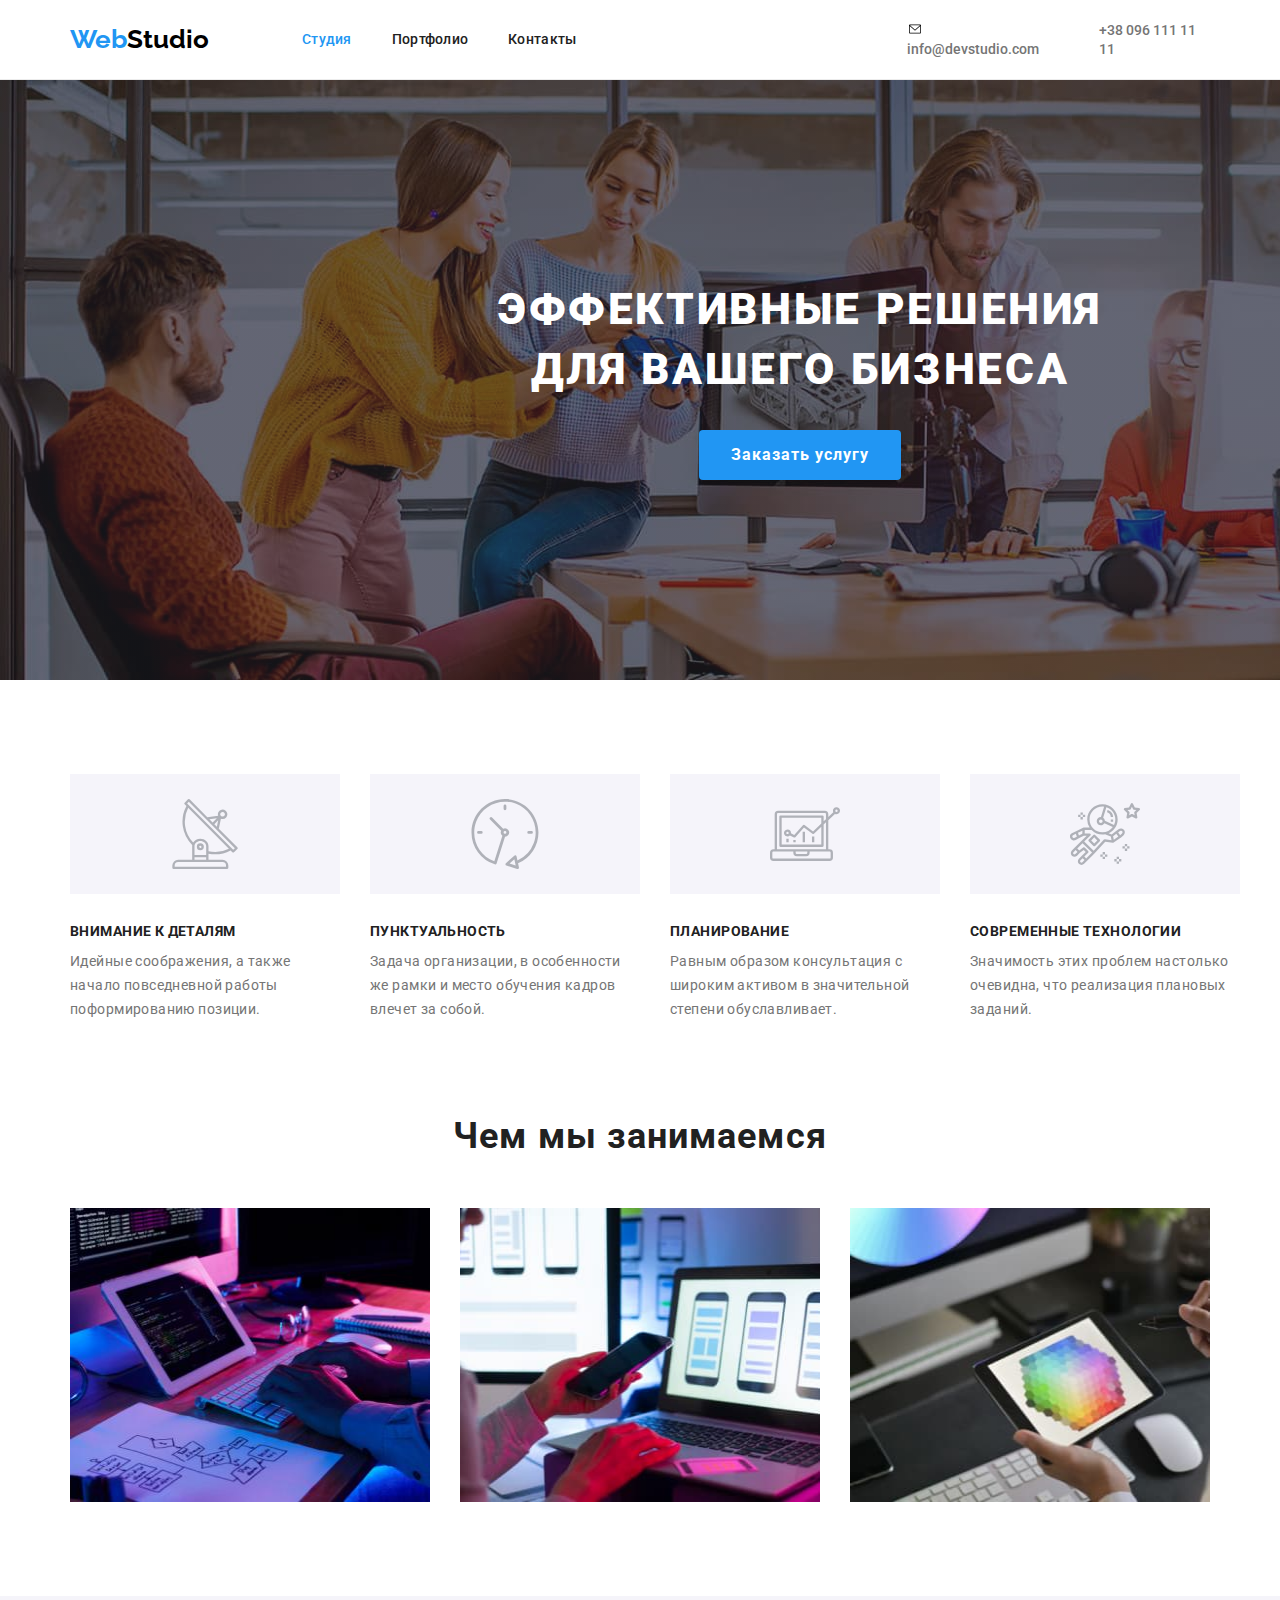
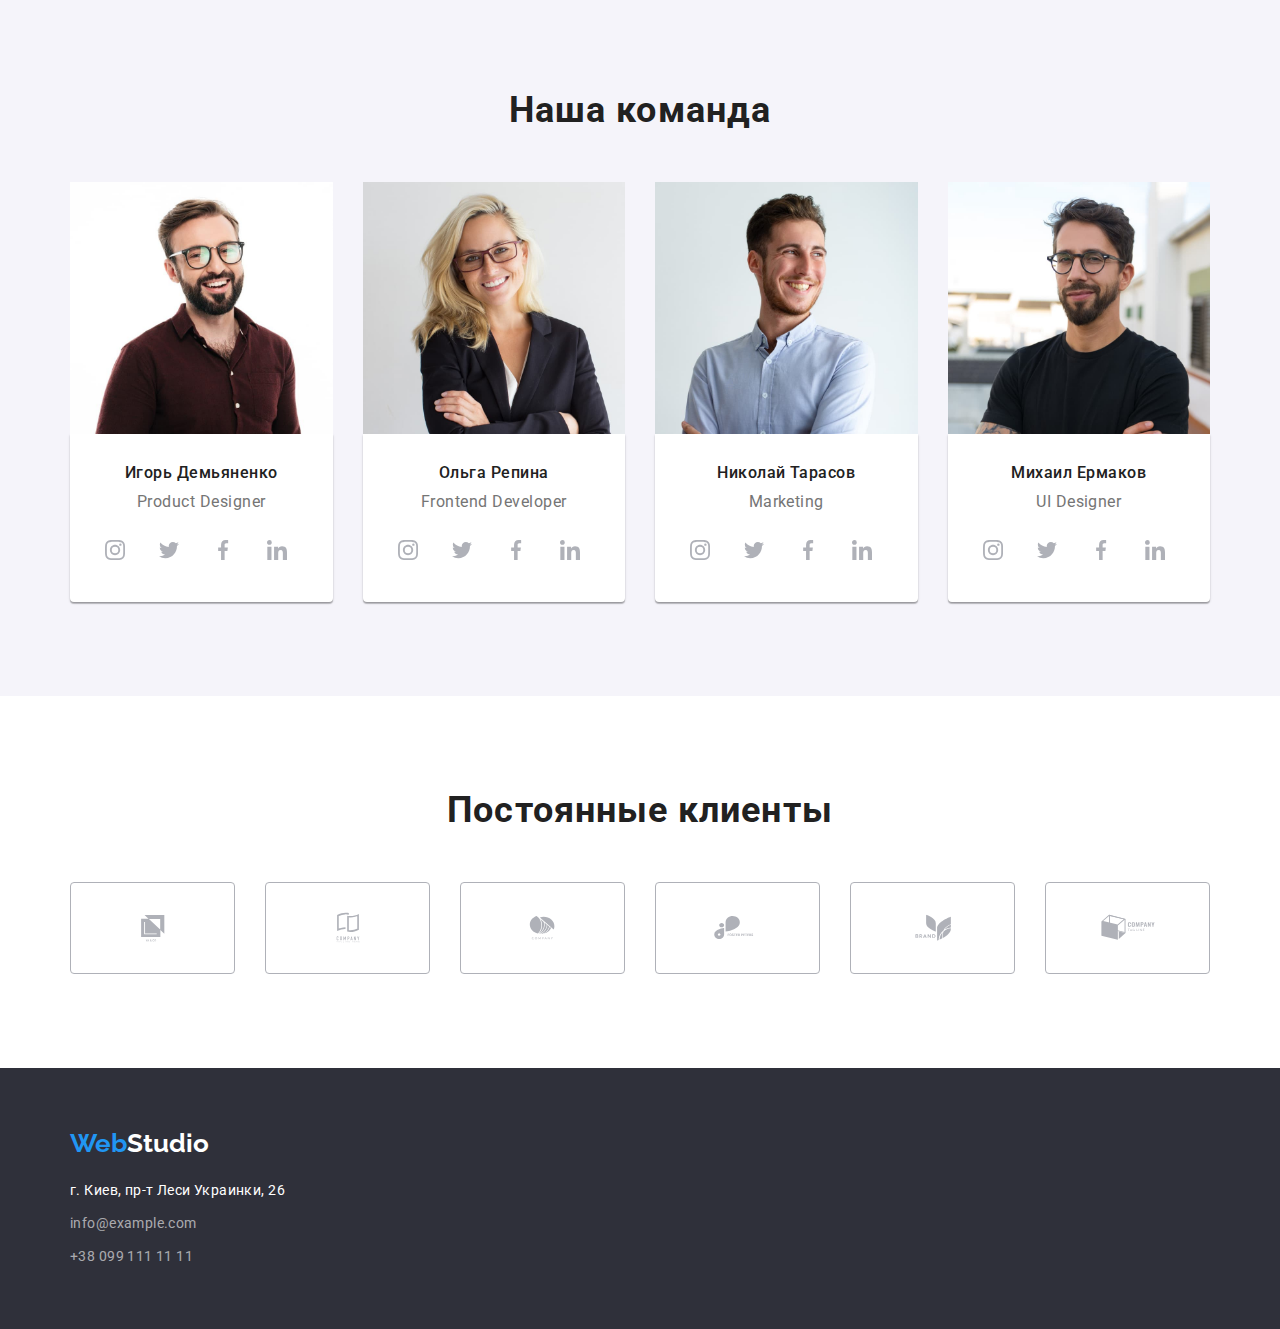
==== index.html @ 525e9148 "Home task #4" ====
<!DOCTYPE html>
<html lang="ru">

    <head>
        <meta charset="UTF-8" />
        <meta http-equiv="X-UA-Compatible" content="IE=edge" />
        <meta name="viewport" content="width=device-width, initial-scale=1.0" />
        <link href="https://fonts.googleapis.com/css2?family=Raleway:wght@700&family=Roboto:wght@400;500;700;900&display=swap" rel="stylesheet"/>
        <link rel="stylesheet" href="https://cdnjs.cloudflare.com/ajax/libs/modern-normalize/1.1.0/modern-normalize.min.css" />
        <link rel="stylesheet" href="./css/styles.css" />
        <title>WebStudio</title>
    </head>

    <body>
        <header>
            <div class="container header">
            <nav class="main-nav">
                <a href="/" class="logo link"> <span class="logo-blue">Web</span>Studio</a>
                <!-- Navigation to other pages -->
                <ul class="site-nav list">
                    <li class="item"><a href="" class="site-nav-link current link">Студия</a></li>
                    <li class="item"><a href="./portfolio.html" class="site-nav-link link">Портфолио</a></li>
                    <li class="item"><a href="" class="site-nav-link link">Контакты</a></li>
                </ul>
            </nav>
                <ul class="contacts list">
                <li class="item"><a href="mailto:info@devstudio.com" class="contacts-link link"><svg class="icon-contacts-envelope"><use href="./images/sprite.svg#icon-contacts-envelope"></use></svg>info@devstudio.com</a></li>
                <li class="item"><a href="tel:+380961111111" class="contacts-link link">+38 096 111 11 11</a></li>
            </ul>
            </div>
        </header>
        <main>
            <!------------------------------ Hero --------------------------------------->
            <section class="section hero">
                
                    <h1 class="hero-title">Эффективные решения <br>для вашего бизнеса</h1>
                    <button class="btn primary" type="button">Заказать услугу</button>
                
            </section>


            <!---------------------------- Our Features -------------------------------->
            <section class="section features-section">
                <div class="container">
                    <h2 class="visually-hidden">Почему выбирают нас</h2>
                    <ul class="features-list list">
                        <li class="item">
                            <div class="features-icon-container">
                                <svg class="social-icon" width="70" height="70">
                                    <use href="./images/sprite.svg#icon-features-details"></use>
                                </svg>
                            </div>
                            <h3 class="features-title">Внимание к деталям</h3>
                            <p class="text">Идейные соображения, а также начало повседневной работы поформированию позиции.</p>
                        </li>
                        <li class="item">
                            <div class="features-icon-container">
                                <svg class="social-icon" width="70" height="70">
                                    <use href="./images/sprite.svg#icon-feature-time"></use>
                                </svg>
                            </div>
                            <h3 class="features-title">Пунктуальность</h3>
                            <p class="text"> Задача организации, в особенности же рамки и место обучения кадров влечет за собой.</p>
                        </li>
                        <li class="item">
                            <div class="features-icon-container">
                                <svg class="social-icon" width="70" height="70">
                                    <use href="./images/sprite.svg#icon-feature-plan"></use>
                                </svg>
                            </div>
                            <h3 class="features-title">Планирование</h3>
                            <p class="text"> Равным образом консультация с широким активом в значительной степени обуславливает.</p>
                        </li>
                        <li class="item">
                            <div class="features-icon-container">
                                <svg class="social-icon" width="70" height="70">
                                    <use href="./images/sprite.svg#icon-feature-technology"></use>
                                </svg>
                            </div>
                            <h3 class="features-title">Современные технологии</h3>
                            <p class="text"> Значимость этих проблем настолько очевидна, что реализация плановых заданий.</p>
                        </li>
                    </ul>
                </div>
            </section>


            <!----------------------------- What we do --------------------------------->
            <section class="section">
                <div class="container">
                <h2 class="section-title">Чем мы занимаемся</h2>
                <ul class="products list">
                    <li class="item"><img src="./images/img-what-we-do-1.jpeg" alt="Программист пишет програмный продукт" width="370" height="294" />
                    </li>
                    <li class="item"><img src="./images/img-what-we-do-2.jpeg" alt="Дизайнер создает вайфреймы" width="370" height="294" />
                    </li>
                    <li class="item"><img src="./images/img-what-we-do-3.jpeg" alt="Дизайнер изучает цветовую гамму" width="370" height="294" />
                    </li>
                </ul>
                </div>
            </section>

            <!----------------------------- Our Team ----------------------------------->
            <section class="section team-section">
                <div class="container">
                <h2 class="section-title">Наша команда</h2>
                <ul class="team list">
                    <li class="item">
                        <img src="./images/img-our-team-1.jpeg" alt="Дизайнер продукта" width="270" />
                        <div class="team-border">
                        <h3 class="team-title">Игорь Демьяненко</h3>
                        <p class="team-text" lang="en">Product Designer</p>
                        <ul class="team-social list social-list">
                            <li class="social-item">
                                <a href="" class="social-link">
                                    <svg class="social-icon" width="20" height="20">
                                        <use href="./images/sprite.svg#icon-team-instagram"></use>
                                    </svg>
                                </a>
                            </li>
                            <li class="social-item">
                                <a href="" class="social-link">
                                    <svg class="social-icon" width="20" height="20">
                                        <use href="./images/sprite.svg#icon-team-twitter"></use>
                                    </svg>
                                </a>
                            </li>
                            <li class="social-item">
                                <a href="" class="social-link">
                                    <svg class="social-icon" width="20" height="20">
                                        <use href="./images/sprite.svg#icon-team-facebook"></use>
                                    </svg>
                                </a>
                            </li>
                            <li class="social-item">
                                <a href="" class="social-link">
                                    <svg class="social-icon" width="20" height="20">
                                        <use href="./images/sprite.svg#icon-team-linkedin"></use>
                                    </svg>
                                </a>
                            </li>
                        </ul>
                        </div>
                    </li>
                    <li class="item">
                        <img src="./images/img-our-team-2.jpeg" alt="Программист" width="270" />
                        <div class="team-border">
                        <h3 class="team-title">Ольга Репина</h3>
                        <p class="team-text" lang="en">Frontend Developer</p>
                        <ul class="team-social list social-list">
                            <li class="social-item">
                                <a href="" class="social-link">
                                    <svg class="social-icon" width="20" height="20">
                                        <use href="./images/sprite.svg#icon-team-instagram"></use>
                                    </svg>
                                </a>
                            </li>
                            <li class="social-item">
                                <a href="" class="social-link">
                                    <svg class="social-icon" width="20" height="20">
                                        <use href="./images/sprite.svg#icon-team-twitter"></use>
                                    </svg>
                                </a>
                            </li>
                            <li class="social-item">
                                <a href="" class="social-link">
                                    <svg class="social-icon" width="20" height="20">
                                        <use href="./images/sprite.svg#icon-team-facebook"></use>
                                    </svg>
                                </a>
                            </li>
                            <li class="social-item">
                                <a href="" class="social-link">
                                    <svg class="social-icon" width="20" height="20">
                                        <use href="./images/sprite.svg#icon-team-linkedin"></use>
                                    </svg>
                                </a>
                            </li>
                        </ul>
                    </div>
                    </li>
                    <li class="item">
                        <img src="./images/img-our-team-3.jpeg" alt="Маркитолог" width="270" />
                        <div class="team-border">
                        <h3 class="team-title">Николай Тарасов</h3>
                        <p class="team-text" lang="en">Marketing</p>
                        <ul class="team-social list social-list">
                            <li class="social-item">
                                <a href="" class="social-link">
                                    <svg class="social-icon" width="20" height="20">
                                        <use href="./images/sprite.svg#icon-team-instagram"></use>
                                    </svg>
                                </a>
                            </li>
                            <li class="social-item">
                                <a href="" class="social-link">
                                    <svg class="social-icon" width="20" height="20">
                                        <use href="./images/sprite.svg#icon-team-twitter"></use>
                                    </svg>
                                </a>
                            </li>
                            <li class="social-item">
                                <a href="" class="social-link">
                                    <svg class="social-icon" width="20" height="20">
                                        <use href="./images/sprite.svg#icon-team-facebook"></use>
                                    </svg>
                                </a>
                            </li>
                            <li class="social-item">
                                <a href="" class="social-link">
                                    <svg class="social-icon" width="20" height="20">
                                        <use href="./images/sprite.svg#icon-team-linkedin"></use>
                                    </svg>
                                </a>
                            </li>
                        </ul>
                        </div>
                    </li>
                    <li class="item">
                        <img src="./images/img-our-team-4.jpeg" alt="Дизайнер" width="270" />
                        <div class="team-border">
                        <h3 class="team-title">Михаил Ермаков</h3>
                        <p class="team-text" lang="en">UI Designer</p>
                        <ul class="team-social list social-list">
                            <li class="social-item">
                                <a href="" class="social-link">
                                    <svg class="social-icon" width="20" height="20">
                                        <use href="./images/sprite.svg#icon-team-instagram"></use>
                                    </svg>
                                </a>
                            </li>
                            <li class="social-item">
                                <a href="" class="social-link">
                                    <svg class="social-icon" width="20" height="20">
                                        <use href="./images/sprite.svg#icon-team-twitter"></use>
                                    </svg>
                                </a>
                            </li>
                            <li class="social-item">
                                <a href="" class="social-link">
                                    <svg class="social-icon" width="20" height="20">
                                        <use href="./images/sprite.svg#icon-team-facebook"></use>
                                    </svg>
                                </a>
                            </li>
                            <li class="social-item">
                                <a href="" class="social-link"> 
                                    <svg class="social-icon" width="20" height="20">
                                        <use href="./images/sprite.svg#icon-team-linkedin"></use>
                                    </svg>
                                </a>
                            </li>
                        </ul>
                        </div>
                    </li>
                </ul>
                </div>
            </section>
            <!----------------------------- Our Clients ----------------------------------->
            <section class="section clients-section">
                <div class="container">
                    <h2 class="section-title">Постоянные клиенты</h2>
                    <ul class="clients list">
                        <li class="items">
                            <a href="" class="clients-link">
                            <svg class="clients-icon" width="106" height="60">
                                <use href="./images/sprite.svg#icon-customer-logo-1"></use>
                            </svg>
                        </a>
                        </li>
                        <li class="items">
                            <a href="" class="clients-link">
                                <svg class="clients-icon" width="106" height="60">
                                    <use href="./images/sprite.svg#icon-customer-logo-2"></use>
                                </svg>
                            </a>

                        </li>
                        <li class="items">
                            <a href="" class="clients-link">
                            <svg class="clients-icon" width="106" height="60">
                                <use href="./images/sprite.svg#icon-customer-logo-3"></use>
                            </svg>
                        </a>

                        </li>
                        <li class="items">
                            <a href="" class="clients-link">
                            <svg class="clients-icon" width="106" height="60">
                                <use href="./images/sprite.svg#icon-customer-logo-4"></use>
                            </svg>
                        </a>

                        </li>
                        <li class="items">
                            <a href="" class="clients-link">
                            <svg class="clients-icon" width="106" height="60">
                                <use href="./images/sprite.svg#icon-customer-logo-5"></use>
                            </svg>
                        </a>

                        </li>
                        <li class="items">
                            <a href="" class="clients-link">
                            <svg class="clients-icon" width="106" height="60">
                                <use href="./images/sprite.svg#icon-customer-logo-6"></use>
                            </svg>
                        </a>

                        </li>
                    </ul>
                </div>
            </section>
        </main>
            <!--                    Footer                        -->
        <footer>
            <div class="container">
                    <a href="/" class="logo link"><span class="logo-blue">Web</span>Studio</a>
                <address>
                    <ul class="address list">
                        <li class="item"><a class="footer-contacts map link" href="https://goo.gl/maps/9mpPfmxmQBcLzHdZ9">г. Киев, пр-т Леси Украинки, 26</a>
                        </li>
                        <li class="item"><a class="footer-contacts link" href="info@example.com">info@example.com</a>
                        </li>
                        <li class="item"><a class="footer-contacts link" href="tel:+380991111111">+38 099 111 11 11</a>
                        </li>
                    </ul>
                </address>
            </div>
        </footer>
    </body>
</html>
---- css/styles.css ----
:root {
/*  variables letter-spacing: 0.06em; letter-spacing: 0.02em;*/
    --main-color: #212121;
    --secondary-color: #757575;
    --accent-color: #2196f3;
    --btn-color: #F5F4FA;
    --bg-color: #2F303A;
    --bg-decoration: #AFB1B8;
}

body {
    margin: 0;
    font-family: "Roboto", "Arial", sans-serif;
    color: var(--main-color);
    font-style: normal;
    font-weight: 400;

}

h1,h2,h3,p,ul {
    margin: 0;
    padding: 0;
}

img {
    display: block;
    max-width: 100%;
}

.link {
  text-decoration: none; /* Отменяем подчеркивание у ссылки */
}

.list {
    list-style: none; /* Отменяем точки у списка */
    padding: 0;
    margin: 0;
}

.visually-hidden {
    position: absolute;
    white-space: nowrap;
    width: 1px;
    height: 1px;
    overflow: hidden;
    border: 0;
    padding: 0;
    clip: rect(0 0 0 0);
    clip-path: inset(50%);
    margin: -1px;
}

.container {
    margin-left: auto;
    margin-right: auto;
    padding-right: 15px;
    padding-left: 15px;
    width: 1170px;
}

.section {
    padding-top: 94px;
    padding-bottom: 94px;
}
 /* --------------------------------------------------  Header  -------------------------------- */
header {
    border-bottom: 1px solid #ECECEC;
}
.logo {
    margin-right: 93px;
    font-family: "Raleway","Arial", sans-serif;
    font-weight: 700;
    font-size: 26px;
    line-height: 1.2;
    color:#000000;
}
.logo-blue {
    color: var(--accent-color);
}

/* Site navigation */
.header {
    display: flex;
    align-items: center;
}
.main-nav {
    display: flex;
    align-items: center;
}
.site-nav {
    display: flex;
}

.site-nav .item:not(:last-child) {
    margin-right: 40px;
}
.site-nav-link {
    display: block;
    padding-top: 32px;
    padding-bottom: 32px;
    
    color: var(--main-color);
    font-weight: 500;
    font-size: 14px;
    line-height: 1.1;
    letter-spacing: 0.02em;
}
.site-nav .item:last-child {
    margin-right: 331px;
}
.current{
    color: var(--accent-color)
}
.site-nav-link:hover,
.site-nav-link:focus {
    color: var(--accent-color);
}

/* Contacts */
.contacts {
    display: flex;
}
.contacts .item + .item {
    margin-left: 50px;
}
.contacts-link {
    font-weight: 500;
    font-size: 14px;
    line-height: 1.1;
    color: var(--secondary-color);
}
.contacts-link:hover,
.contacts-link:focus {
    color: var(--accent-color);
}
.icon-contacts-envelope {
    width: 16px;
    height: 12px;
}

/* --------------------------------------------- Hero -----------------------------------------*/
.hero {
    padding-top: 200px;
    padding-bottom: 200px;
    min-width: 1600px;
    height: 600px;
    margin-left: auto;
    margin-right: auto;
    background-image: linear-gradient(to right, rgba(47, 48, 58, 0.4),rgba(47, 48, 58, 0.4)),url(../images/img-hero.jpeg);
    background-size: cover;
    background-repeat: no-repeat;

    background-color: var(--bg-color);

    text-align: center;

}

.hero-title {
    margin-bottom: 30px;

    font-weight: 900;
    font-size: 44px;
    line-height: 1.36;
    text-align: center;
    letter-spacing: 0.06em;
    text-transform: uppercase;

    color: #FFFFFF;
}


/* ---------------------------------------------- Features -------------------------------------*/
.features-section {
    padding-bottom:0;
}
.features-list {
    display: flex;
}
.features-list .item {
    width: 270px;
}
.features-icon-container {
    display: flex;
    justify-content: center;
    align-items: center;
    margin-right: 30px;

    width: 270px;
    height: 120px;
    margin-bottom: 30px;
    background-color: var(--btn-color);
}


.features-list .item:not(:last-child){
    margin-right: 30px;
}


.features-title {
    margin-bottom: 10px;

    font-weight: 700;
    font-size: 14px;
    line-height: 1.14;
    letter-spacing: 0.03em;
    text-transform: uppercase;
    text-align: left;
}

.text {
    font-size: 14px;
    line-height: 1.71;
    letter-spacing: 0.03em;
    text-align: left;
    color: var(--secondary-color);
}

/* ----------------------------------------------- What we do section ------------------------ */
.products {
    display: flex;
}
.products .item {
    width: 370px;
}
.products .item:not(:last-child){
    margin-right: 30px;
}
.section-title {
    margin-bottom: 50px;

    font-weight: 700;
    font-size: 36px;
    line-height: 1.16;
    text-align: center;
    letter-spacing: 0.03em;
}


/* ------------------------------------------------ Team section ---------------------------------------*/

.team-section {
    background: #F5F4FA;
}
.team {
    display: flex;
}
.team .item {
    width: 270px;
}
.team .item:not(:last-child){
    margin-right: 30px;
}
.team-title {
    margin-bottom: 10px;
    font-weight: 500;
    font-size: 16px;
    line-height: 1.18;
    text-align: center;
    letter-spacing: 0.03em;

color: #212121;
}
.team-text{
    font-size: 16px;
    line-height: 1.18;
    text-align: center;
    letter-spacing: 0.03em;
    font-weight: 400;

    margin-bottom: 16px;

    color: var(--secondary-color)
}
.team-border {
    padding-top: 30px;
    padding-bottom: 30px;
    background: #FFFFFF;

    box-shadow: 0px 1px 3px rgba(0, 0, 0, 0.12), 0px 1px 1px rgba(0, 0, 0, 0.14), 0px 2px 1px rgba(0, 0, 0, 0.2);
    border-radius: 0px 0px 4px 4px;
}

.social-list {
    display:flex;
    justify-content: center;
}
.social-item {
    width: 44px;
    height: 44px;
    margin-right: 10px;
}
.social-item:last-child {
    marnig-right: 0;
}

.social-link {
    display:flex;
    align-items:center;
    justify-content: center;
    width:100%;
    height:100%;
}
.social-icon {
    fill: var(--bg-decoration);
}

.social-link:hover, .social-link:focus {
    background-color: var(--accent-color);
    border-radius: 50%;
}
.social-link:hover .social-icon,
.social-link:focus .social-icon {
    fill: #FFFFFF;
}


/*----------------------- Buttons----------------------------- */
.btn {
    display: inline-block;
    color: #FFFFFF;
    background-color: var(--accent-color);
    font-family: "Roboto", "Arial", sans-serif;
    font-weight: 700;
    font-size: 16px;
    line-height: 1.87;
    letter-spacing: 0.06em;
    cursor: pointer;
    border-radius: 4px;
    text-decoration: none;
    border: none;
    text-align: center;

}
.primary {
    min-width: 200px;
    padding: 10px 32px;


    box-shadow: 0px 4px 4px rgba(0, 0, 0, 0.15);
}

.filter{
    color: var(--main-color);

    background-color: var(--btn-color);
    padding: 6px 22px;
    min-width: 73px;
    font-weight: 500;
    font-size: 16px;
    line-height: 1.62;
    letter-spacing: 0.03em;
}

.btn:hover, .btn:focus {
    color: #FFFFFF ;
    background-color:var(--accent-color);
}
.filter:hover, filter:focus {
    box-shadow: 0px 3px 1px rgba(0, 0, 0, 0.1), 0px 1px 2px rgba(0, 0, 0, 0.08), 0px 2px 2px rgba(0, 0, 0, 0.12);
}

/* -----------------------------------------  Portfolio section--------------------------------- */
.filters {
    display: flex;
    justify-content: center;
    margin-bottom: 50px;
}
.filters .item{
    margin-right: 8px;
}
.filters .item:last-child {
    margin-right: 0;
}

.portfolio {
display: flex;
flex-wrap: wrap;
}
.portfolio-item {
    width: calc((100% - 60px) / 3);
    margin-right: 30px;
    margin-bottom: 30px;
}
.portfolio-item:nth-child(3n){
    margin-right: 0;
}
.portfolio-item:nth-last-child(-n + 3) {
    margin-bottom: 0;
}
.portfolio-item .item-title {
    margin-bottom: 4px;
    }

.item-title {
    font-weight: 700;
    font-size: 18px;
    line-height: 2;
    letter-spacing: 0.06em;
}
.item-text {
    font-size: 16px;
    line-height: 1.8;
    letter-spacing: 0.03em;
    color: var(--secondary-color);
}
.border {
    border-left: 1px solid #EEEEEE;
    border-right: 1px solid #EEEEEE;
    border-bottom: 1px solid #EEEEEE;
    padding: 20px 24px;
}
/* ----------------------------------------------- Our Clients -------------------------------------- */
.clients {
    display:flex;
    justify-content: center;
    align-items: center;

}

.clients .items {
    height: 92px;
    width: 170px;

    border: 1px solid var(--bg-decoration);
    border-radius: 4px;
}

.clients-link {
    display:flex;
    align-items:center;
    justify-content: center;
    
    width:100%;
    height:100%;
}
.clients-icon {
    fill: var(--bg-decoration);
}
.clients .items:not(:last-child) {
    margin-right: 30px;
}
.clients .items:hover, .clients .items:focus {
    border-color: var(--accent-color);
}
.clients .items:hover .clients-icon
.clients .items:focus .clients-icon {
    fill: var(--accent-color);
}

/* -----------------------------------------------  Footer -------------------------------------- */
footer {
    padding-top: 60px;
    padding-bottom: 60px;

    background-color: var(--bg-color);
}
.footer-contacts{
    display: block;

    font-style: normal;
    font-size: 14px;
    line-height: 1.71;
    letter-spacing: 0.03em;
    color: rgba(255, 255, 255, 0.6);
    }

.address .item:not(:last-child) {
    margin-bottom: 9px;
}

.map {
    color: #ffffff;
}

.footer-contacts:hover,
.footer-contacts:focus{
    color: var(--accent-color);
}

footer .logo{
    color: #ffffff;
    display: block;
    margin-bottom: 20px;
}
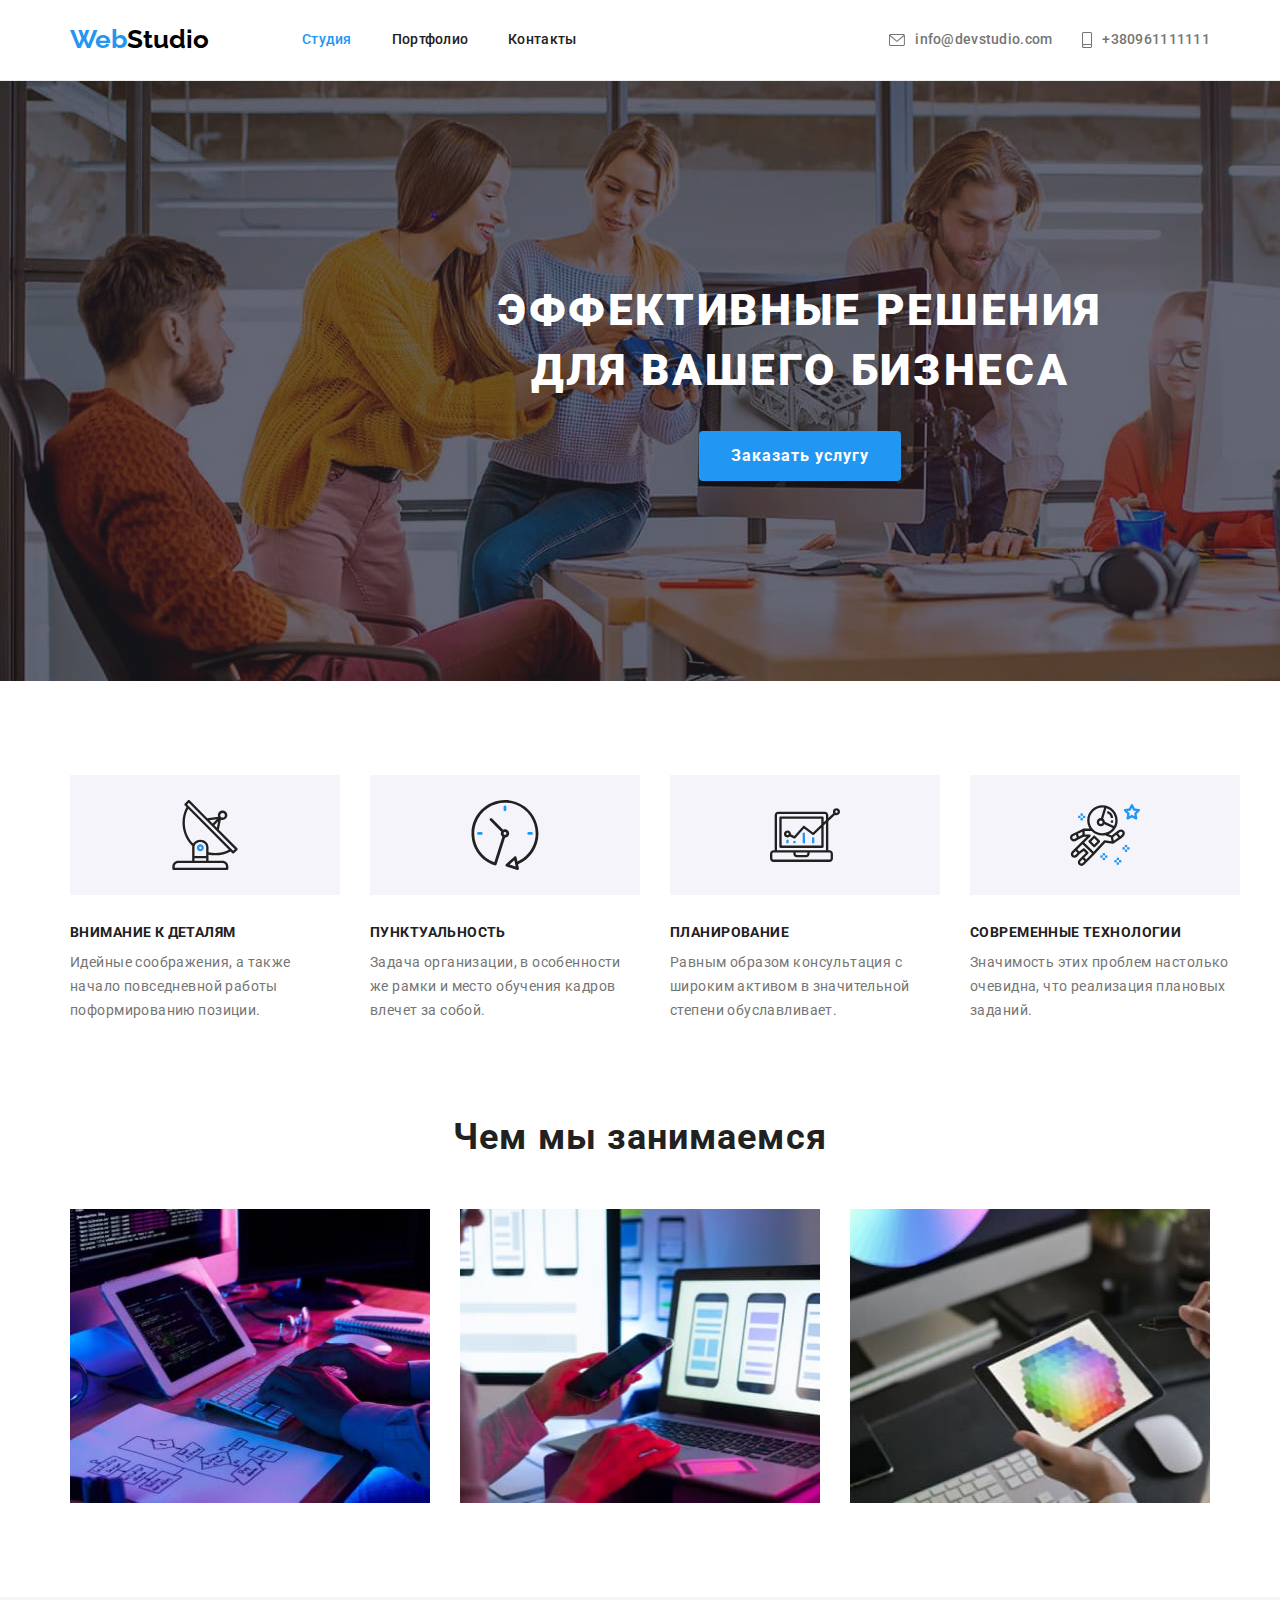
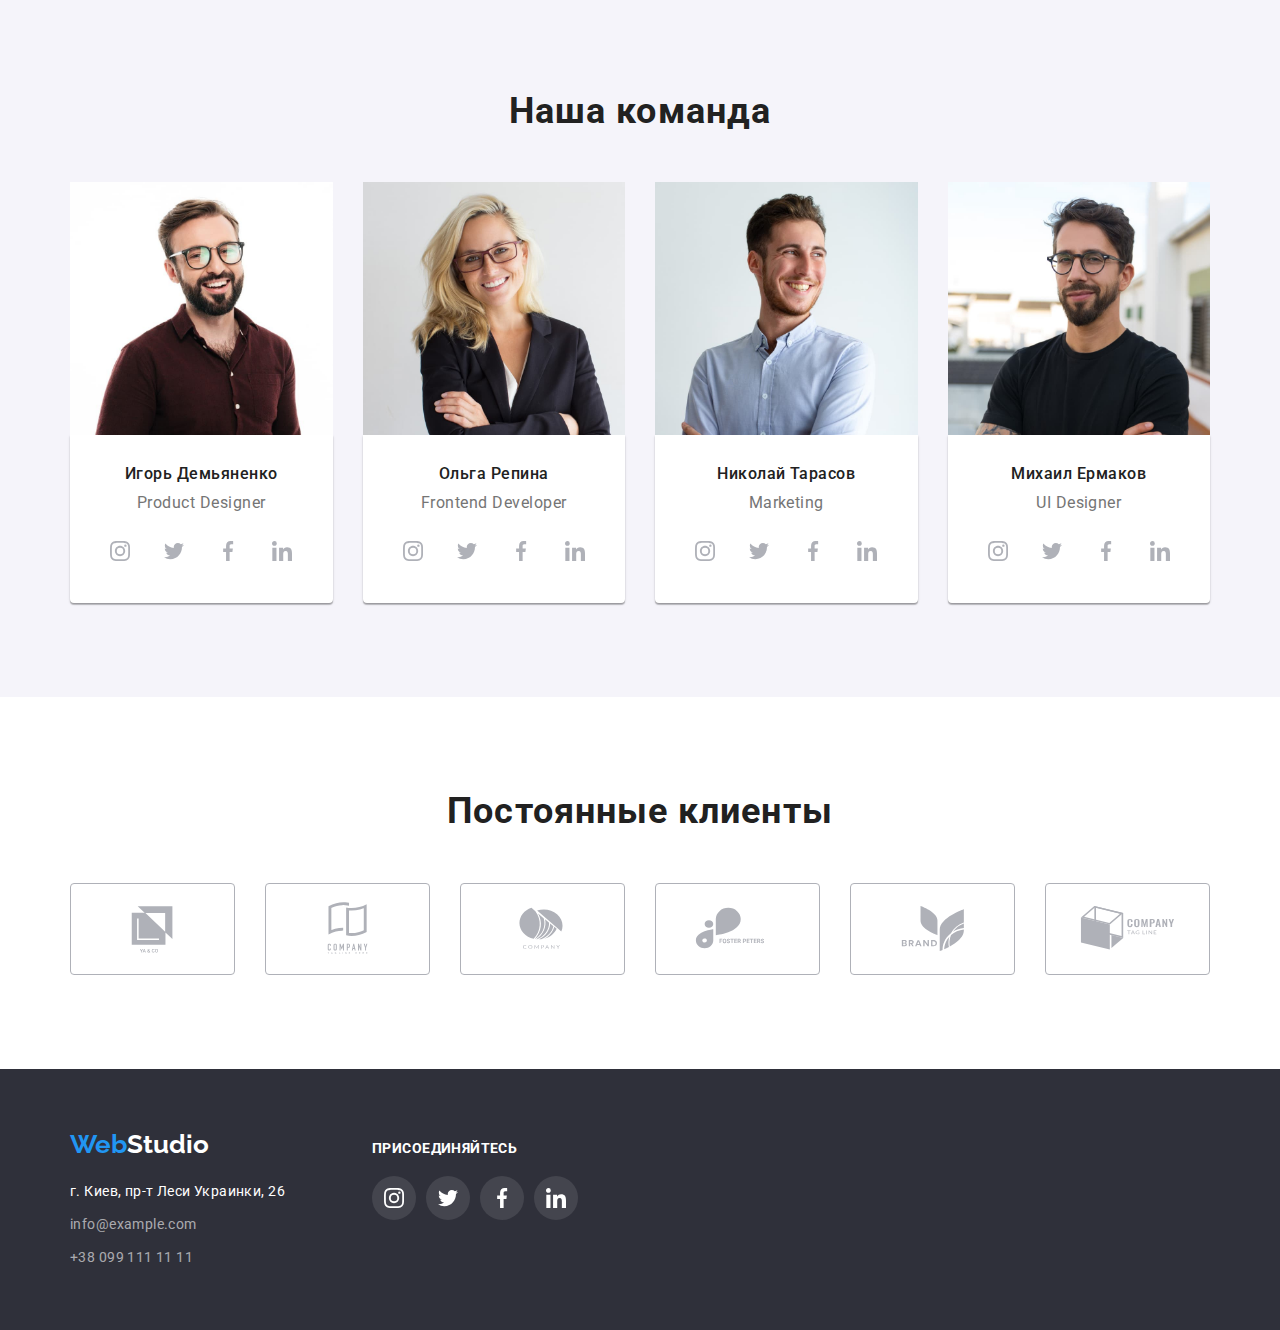
==== commit 883bcf85: "last changes" ====
--- a/index.html
+++ b/index.html
@@ -14,28 +14,38 @@
     <body>
         <header>
             <div class="container header">
+            <a href="/" class="logo link"> <span class="logo-blue">Web</span>Studio</a>
             <nav class="main-nav">
-                <a href="/" class="logo link"> <span class="logo-blue">Web</span>Studio</a>
-                <!-- Navigation to other pages -->
                 <ul class="site-nav list">
                     <li class="item"><a href="" class="site-nav-link current link">Студия</a></li>
                     <li class="item"><a href="./portfolio.html" class="site-nav-link link">Портфолио</a></li>
                     <li class="item"><a href="" class="site-nav-link link">Контакты</a></li>
                 </ul>
             </nav>
-                <ul class="contacts list">
-                <li class="item"><a href="mailto:info@devstudio.com" class="contacts-link link"><svg class="icon-contacts-envelope"><use href="./images/sprite.svg#icon-contacts-envelope"></use></svg>info@devstudio.com</a></li>
-                <li class="item"><a href="tel:+380961111111" class="contacts-link link">+38 096 111 11 11</a></li>
+            <ul class="contacts list">
+                <li class="item">
+                    <a href="mailto:info@devstudio.com" class="contacts-link link">
+                    <svg class="icon-contacts"  width="16" height="12">
+                        <use href="../images/sprite.svg#icon-contacts-envelope"></use>
+                    </svg>
+                    info@devstudio.com
+                    </a>
+                </li>
+                <li class="item">
+                    <a href="tel:+380961111111" class="contacts-link link">
+                        <svg class="icon-contacts" width="10" height="16">
+                            <use href="../images/sprite.svg#icon-contacts-smartphone"></use>
+                        </svg>+380961111111
+                    </a>
+                </li>
             </ul>
             </div>
         </header>
         <main>
             <!------------------------------ Hero --------------------------------------->
             <section class="section hero">
-                
                     <h1 class="hero-title">Эффективные решения <br>для вашего бизнеса</h1>
                     <button class="btn primary" type="button">Заказать услугу</button>
-                
             </section>
 
 
@@ -314,18 +324,53 @@
         </main>
             <!--                    Footer                        -->
         <footer>
-            <div class="container">
-                    <a href="/" class="logo link"><span class="logo-blue">Web</span>Studio</a>
-                <address>
-                    <ul class="address list">
-                        <li class="item"><a class="footer-contacts map link" href="https://goo.gl/maps/9mpPfmxmQBcLzHdZ9">г. Киев, пр-т Леси Украинки, 26</a>
-                        </li>
-                        <li class="item"><a class="footer-contacts link" href="info@example.com">info@example.com</a>
-                        </li>
-                        <li class="item"><a class="footer-contacts link" href="tel:+380991111111">+38 099 111 11 11</a>
+            <div class="container footer-container">
+                <div class="address-container">
+                        <a href="/" class="logo link"><span class="logo-blue">Web</span>Studio</a>
+                    <address>
+                        <ul class="address list">
+                            <li class="item"><a class="footer-contacts map link" href="https://goo.gl/maps/9mpPfmxmQBcLzHdZ9">г. Киев, пр-т Леси Украинки, 26</a>
+                            </li>
+                            <li class="item"><a class="footer-contacts link" href="info@example.com">info@example.com</a>
+                            </li>
+                            <li class="item"><a class="footer-contacts link" href="tel:+380991111111">+38 099 111 11 11</a>
+                            </li>
+                        </ul>
+                    </address>
+                </div>
+                <div class="links">
+                    <p class="title">присоединяйтесь</p>
+                    <ul class="social-links-footer list">
+                        <li class="item">
+                            <a href="" class="social-link">
+                                <svg class="social-icon" width="20" height="20">
+                                    <use href="./images/sprite.svg#icon-team-instagram"></use>
+                                </svg>
+                            </a>
+                        </li>
+                        <li class="item">
+                            <a href="" class="social-link">
+                                <svg class="social-icon" width="20" height="20">
+                                    <use href="./images/sprite.svg#icon-team-twitter"></use>
+                                </svg>
+                            </a>
+                        </li>
+                        <li class="item">
+                            <a href="" class="social-link">
+                                <svg class="social-icon" width="20" height="20">
+                                    <use href="./images/sprite.svg#icon-team-facebook"></use>
+                                </svg>
+                            </a>
+                        </li>
+                        <li class="item">
+                            <a href="" class="social-link">
+                                <svg class="social-icon" width="20" height="20">
+                                    <use href="./images/sprite.svg#icon-team-linkedin"></use>
+                                </svg>
+                            </a>
                         </li>
                     </ul>
-                </address>
+                </div>
             </div>
         </footer>
     </body>
--- a/css/styles.css
+++ b/css/styles.css
@@ -14,8 +14,8 @@
     color: var(--main-color);
     font-style: normal;
     font-weight: 400;
-
-}
+}
+
 
 h1,h2,h3,p,ul {
     margin: 0;
@@ -105,9 +105,7 @@
     line-height: 1.1;
     letter-spacing: 0.02em;
 }
-.site-nav .item:last-child {
-    margin-right: 331px;
-}
+
 .current{
     color: var(--accent-color)
 }
@@ -119,24 +117,43 @@
 /* Contacts */
 .contacts {
     display: flex;
+    margin-left: auto;
+    align-items: center;
+}
+.contacts .item {
+display: flex;
 }
 .contacts .item + .item {
-    margin-left: 50px;
-}
-.contacts-link {
+    margin-left: 30px;
+}
+.contacts .link {
+    padding-top: 32px;
+    padding-bottom: 32px;
+    color: var(--secondary-color);
+    font-family: Roboto, sans-serif;
     font-weight: 500;
     font-size: 14px;
-    line-height: 1.1;
-    color: var(--secondary-color);
-}
+    line-height: 1.14;
+    letter-spacing: 0.02em;
+}
+.contacts-link{
+    display: flex;
+    align-items: center;
+    fill: currentColor;
+}
+.icon-contacts {
+    margin-right: 10px;
+}
+
 .contacts-link:hover,
 .contacts-link:focus {
     color: var(--accent-color);
 }
-.icon-contacts-envelope {
-    width: 16px;
-    height: 12px;
-}
+.contacts-link:hover .icon-contacts,
+.contacts-link:focus  .icon-contacts {
+    fill: var(--accent-color);
+}
+
 
 /* --------------------------------------------- Hero -----------------------------------------*/
 .hero {
@@ -292,7 +309,7 @@
     margin-right: 10px;
 }
 .social-item:last-child {
-    marnig-right: 0;
+    margin-right: 0;
 }
 
 .social-link {
@@ -392,6 +409,13 @@
 .portfolio-item .item-title {
     margin-bottom: 4px;
     }
+.portfolio-link {
+    display: inline-block;
+}
+
+.portfolio-link:hover {
+    box-shadow: 0px 1px 1px rgba(0, 0, 0, 0.12), 0px 4px 4px rgba(0, 0, 0, 0.06), 1px 4px 6px rgba(0, 0, 0, 0.16);
+}
 
 .item-title {
     font-weight: 700;
@@ -422,18 +446,17 @@
 .clients .items {
     height: 92px;
     width: 170px;
-
-    border: 1px solid var(--bg-decoration);
-    border-radius: 4px;
 }
 
 .clients-link {
     display:flex;
     align-items:center;
     justify-content: center;
-    
     width:100%;
     height:100%;
+
+    border: 1px solid var(--bg-decoration);
+    border-radius: 4px;
 }
 .clients-icon {
     fill: var(--bg-decoration);
@@ -441,11 +464,12 @@
 .clients .items:not(:last-child) {
     margin-right: 30px;
 }
-.clients .items:hover, .clients .items:focus {
+.clients-link:hover,
+.clients-link:focus {
     border-color: var(--accent-color);
 }
-.clients .items:hover .clients-icon
-.clients .items:focus .clients-icon {
+.clients-link:hover .clients-icon,
+.clients-link:focus .clients-icon {
     fill: var(--accent-color);
 }
 
@@ -456,7 +480,11 @@
 
     background-color: var(--bg-color);
 }
-.footer-contacts{
+.address-container {
+    margin-right: 70px;
+}
+
+.footer-contacts {
     display: block;
 
     font-style: normal;
@@ -484,3 +512,42 @@
     display: block;
     margin-bottom: 20px;
 }
+
+.footer-container {
+    display: flex;
+    align-items: baseline;
+
+}
+.social-links-footer .item {
+    width: 44px;
+    height: 44px;
+    margin-right: 10px;
+    background: rgba(255, 255, 255, 0.1);
+    border-radius: 50%;
+}
+.social-links-footer {
+    display: flex;
+    margin-top: 0;
+    margin-bottom: 0;
+    align-items: center;
+    margin-left: auto;
+    margin-right: auto;
+    padding-left: 0;
+}
+.social-links-footer .social-icon {
+    fill: #ffffff;
+}
+.links .title {
+    margin-bottom: 20px;
+    margin-top: 0;
+    
+
+    text-transform: uppercase;
+    font-weight: 700;
+    font-size: 14px;
+    line-height: 1.14;
+    letter-spacing: 0.03em;
+    text-transform: uppercase;
+
+    color: #FFFFFF;
+}
